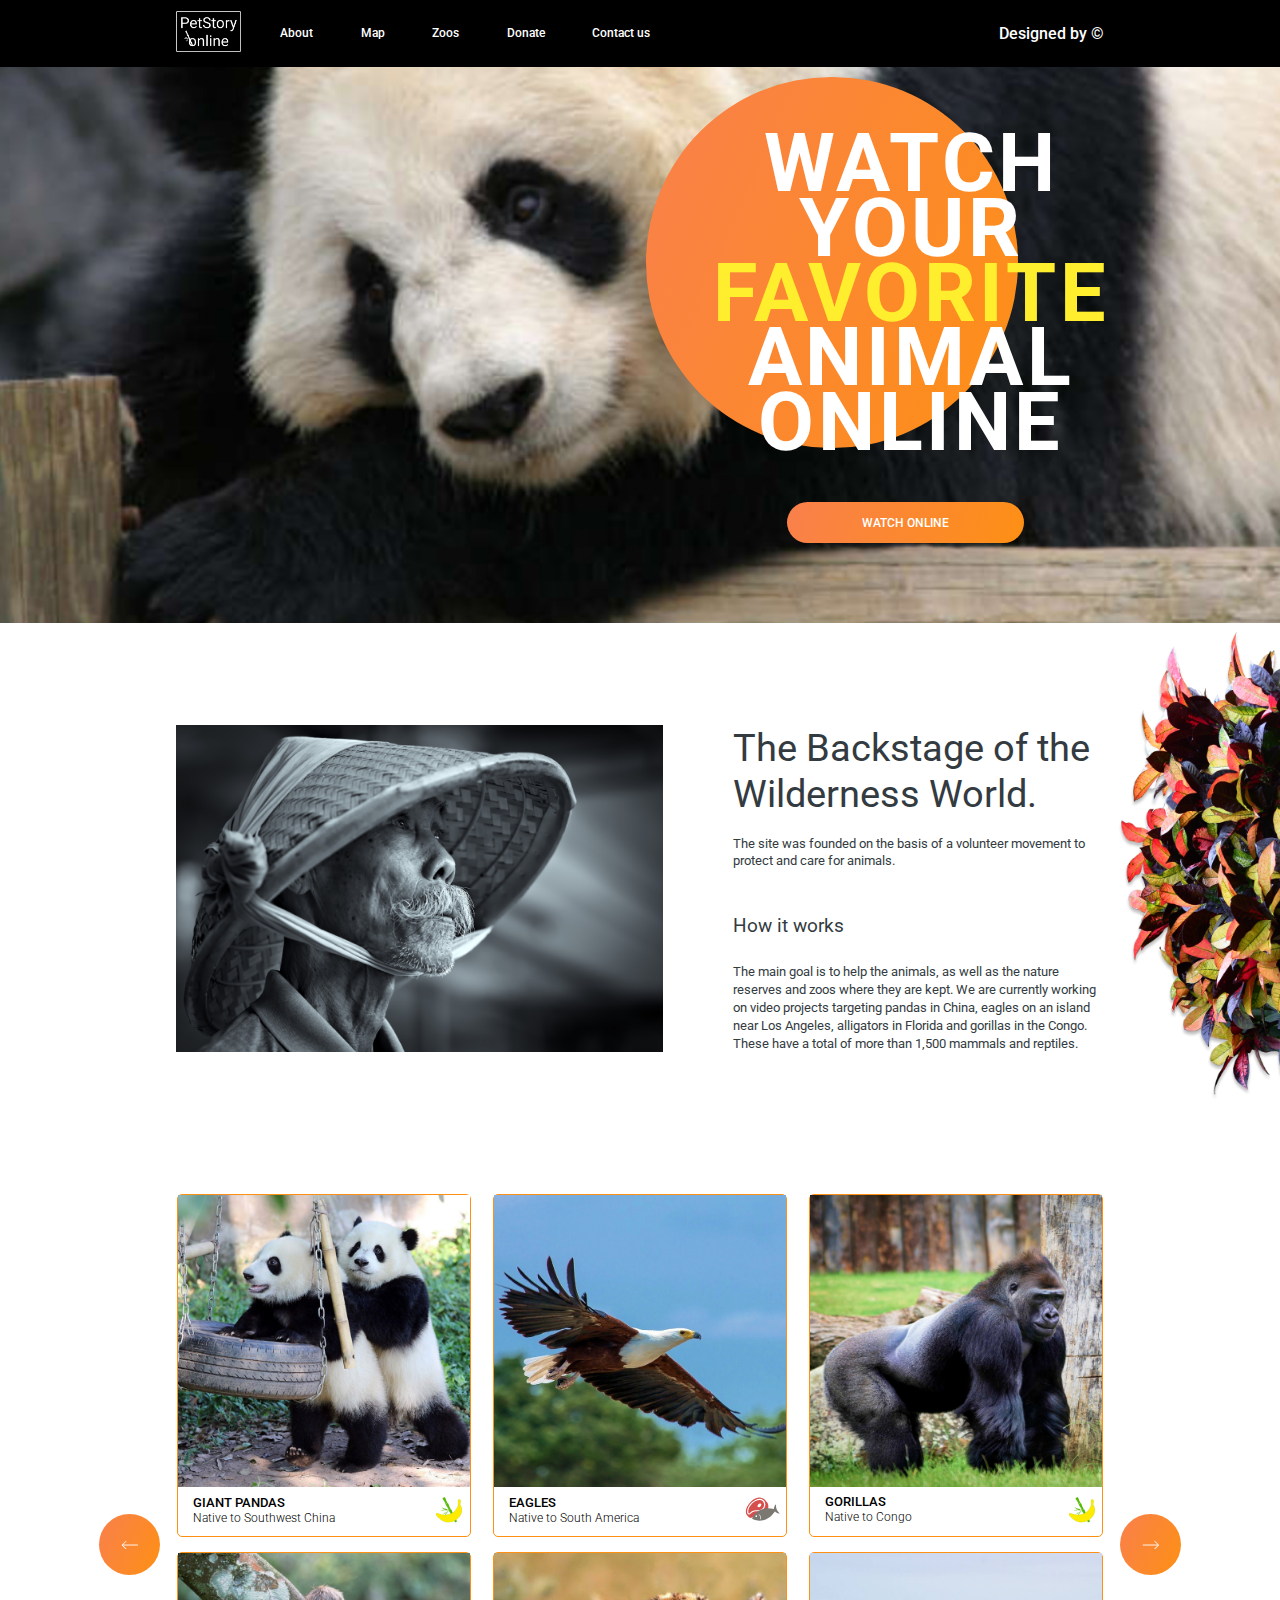
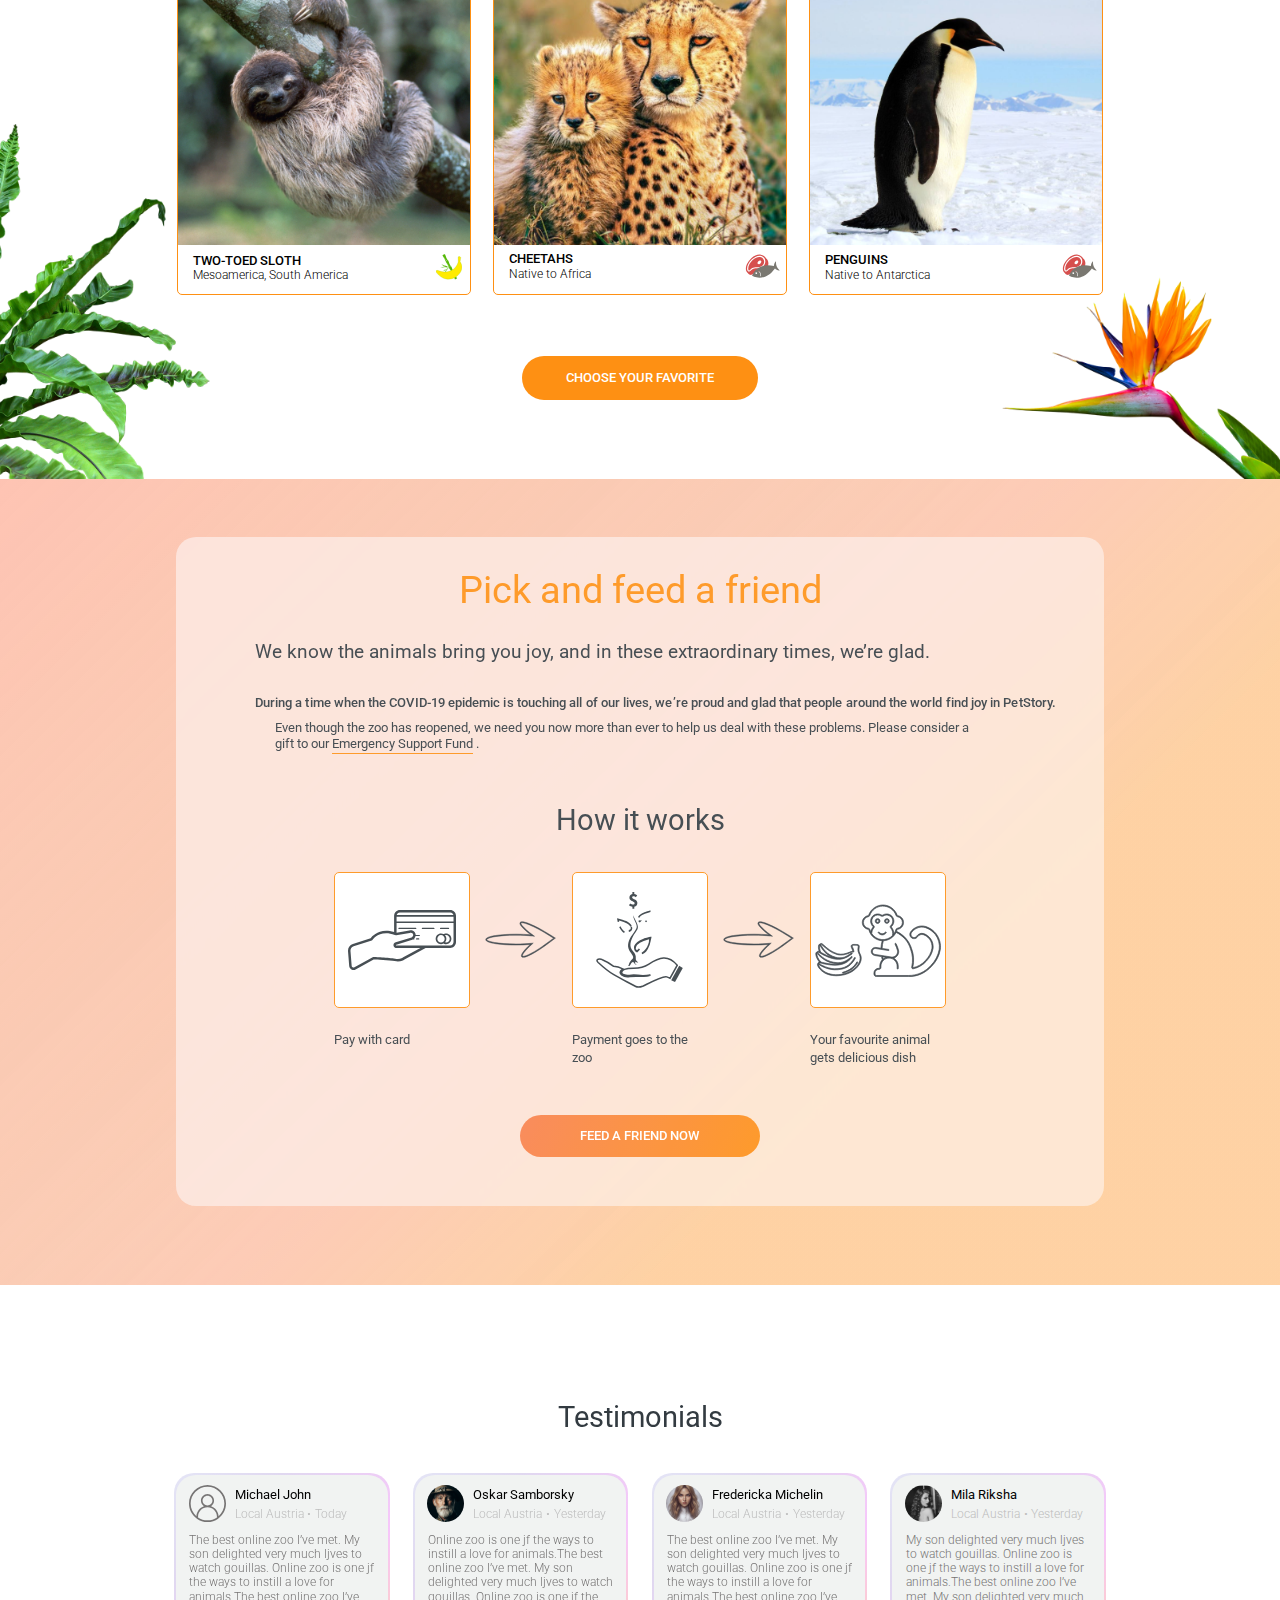
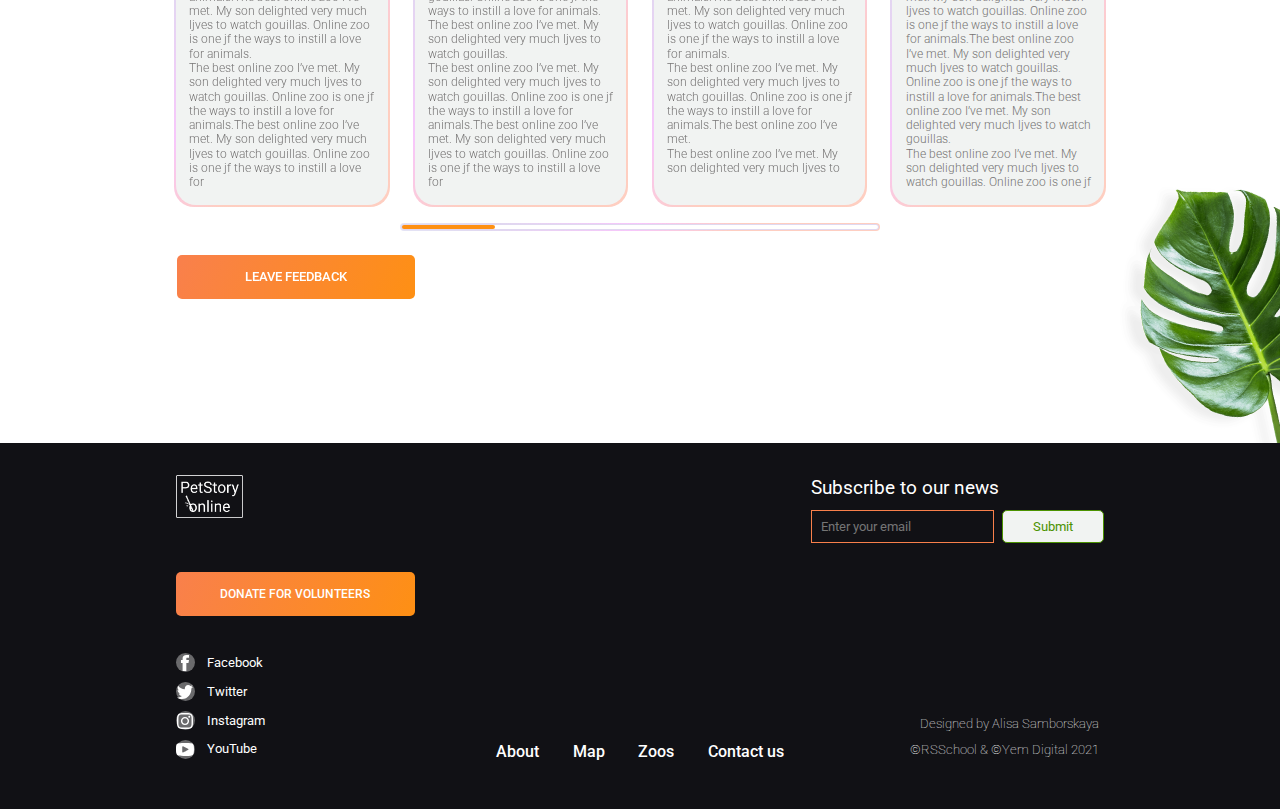
==== pages/main/index.html @ ceb97b77 "feat: add adaptation for header, size 640px" ====
<!DOCTYPE html>
<html lang="en">
<head>
    <meta charset="UTF-8">
    <meta http-equiv="X-UA-Compatible" content="IE=edge">
    <meta name="viewport" content="width=device-width, initial-scale=1.0">
    <title>PetStory</title>
    <link rel="stylesheet" href="style.css">
    <link rel="preconnect" href="https://fonts.googleapis.com">
    <link rel="preconnect" href="https://fonts.gstatic.com" crossorigin>
    <link href="https://fonts.googleapis.com/css2?family=Roboto:wght@100;300;400&display=swap" rel="stylesheet">      
</head>
<body> 
    <header class="header">
        <div class="containeer header__row">
            <h1>PetStory online</h1>
            <div class="logo header__logo">
                <a href="" class="logo__link">
                    <img class="logo__img" src="../../assets/images/logo_footer.png" alt="PetStory online">
                    <img class="logo__img-win640" src="../../assets/images/logo_footer_win640.png" alt="PetStory online">
                </a>
            </div>
            <nav class="menu header__menu">
                <ul class="header__menu-items">
                    <li class="items__marker"><a class="link" href="">About</a></li>
                    <li class="items__marker"><a class="link" href="">Map</a></li>
                    <li class="items__marker"><a class="link" href="">Zoos</a></li>
                    <li class="items__marker"><a class="link" href="">Donate</a></li>
                    <li class="items__marker"><a class="link" href="">Contact us</a></li>
                </ul>
            </nav>
            <div class="header__link-layout">
                <a class="link" href="https://www.figma.com/file/jfEFwkXVj1WRq7sUHDr8os/PetStory-online">Designed by ©</a>
            </div>
            <div class="header__burger-menu">
                <img class="header__burger-menu-icon" src="../../assets/icons/burger_menu_icon.svg">
            </div>
        </div>
    </header>
    <main class="main">
        <section class="main__banner containeer">
            <div class="banner__ellipse">
                <p class="banner__greeting">watch your <span class="yellow-word">favorite</span> animal online</p>
            </div>
            <button class="banner__btn-watch">Watch online</button>
        </section>
        <section class="main__backstage">
            <div class="containeer">
                <div class="backstage__row">
                    <div class="backstage__img-man">
                    </div> 
                    <div class="backstage__text">
                        <h2 class="backstage__text-h2">The Backstage of the Wilderness World.</h2>
                        <p class="backstage__text-about">The site was founded on the basis of a volunteer movement to protect and care for animals.</p>
                        <h3 class="backstage__text-h3">How it works</h3>
                        <p class="backstage__text-goal">The main goal is to help the animals, as well as the nature reserves
                             and zoos where they are kept. We are currently working on video projects targeting pandas in China, 
                             eagles on an island near Los Angeles, alligators in Florida and gorillas in the Congo. 
                             These have a total of more than 1,500 mammals and reptiles.</p>
                    </div>
                </div>
                <img class="backstage__flower" src="../../assets/images/flower_foto1.png">
            </div>
        </section>
        <section class="main__pets">
            <div class="pets__row">
                <button class="btn-left big-screen">
                    <div class="vector-left">
        
                    </div>
                </button>
                <div class="pets__cards containeer">
                    <div class="pets__cards-row top-row">
                        <div class="cards__card">
                            <img class="pet-image" src="../../assets/images/pandas.png" alt="giant pandas">
                            <div class="card__description">
                                <div class="description__text">
                                    <h3 class="description__text-h3">Giant pandas</h3>
                                    <p class="description__text-habitat">Native to Southwest China</p>
                                </div>
                                <div class="description__food-banana">
                
                                </div>
                            </div>
                        </div>
                        <div class="cards__card">
                            <img class="pet-image" src="../../assets/images/eagles.png" alt="eagles">
                            <div class="card__description">
                                <div class="description__text">
                                    <h3 class="description__text-h3">Eagles</h3>
                                    <p class="description__text-habitat">Native to South America</p>
                                </div>
                                <div class="description__food-meet">
                
                                </div>
                            </div>
                        </div>
                        <div class="cards__card">
                            <img class="pet-image" src="../../assets/images/gorillas.png" alt="gorillas">
                            <div class="card__description">
                                <div class="description__text">
                                    <h3 class="description__text-h3">Gorillas</h3>
                                    <p class="description__text-habitat">Native to Congo</p>
                                </div>
                                <div class="description__food-banana">
                                    
                                </div>
                            </div>
                        </div>
                    </div>
                    <div class="btn-middle-screen">
                        <button class="btn-left middle-screen">
                            <div class="vector-left">
                
                            </div>
                        </button>
                        <button class="btn-right middle-screen">
                            <div class="vector-right">
                                
                            </div>
                        </button>
                    </div>
                    <div class="pets__cards-row bottom-row">
                        <div class="cards__card">
                            <img class="pet-image" src="../../assets/images/two-toed_sloth.png" alt="two-toed sloth">
                            <div class="card__description">
                                <div class="description__text">
                                    <h3 class="description__text-h3">Two-toed sloth</h3>
                                    <p class="description__text-habitat">Mesoamerica, South America</p>
                                </div>
                                <div class="description__food-banana">
            
                                </div>
                            </div>
                        </div>
                        <div class="cards__card">
                            <img class="pet-image" src="../../assets/images/cheetahs.png" alt="cheetahs">
                            <div class="card__description">
                                <div class="description__text">
                                    <h3 class="description__text-h3">Cheetahs</h3>
                                    <p class="description__text-habitat">Native to Africa</p>
                                </div>
                                <div class="description__food-meet">
                                    
                                </div>
                            </div>
                        </div>
                        <div class="cards__card">
                            <img class="pet-image" src="../../assets/images/penguins.png" alt="penguins">
                            <div class="card__description">
                                <div class="description__text">
                                    <h3 class="description__text-h3">Penguins</h3>
                                    <p class="description__text-habitat">Native to Antarctica</p>
                                </div>
                                <div class="description__food-meet">
                                    
                                </div>
                            </div>
                        </div>
                    </div>
                </div>
                <button class="btn-right big-screen">
                    <div class="vector-right">
                        
                    </div>
                </button>
            </div>
            <button class="pets__btn-choose-favorite">choose your favorite</button>
            <img class="pets__palm" src="../../assets/images/palm_foto.png">
            <img class="pets__strelitzia" src="../../assets/images/strelitzia.png">
        </section>
        <section class="main__pick-and-feed">
            <div class="pick-and-feed__info containeer">
                <h2 class="pick-and-feed__info-h2">Pick and feed a friend</h2>
                <p class="pick-and-feed__info-first-p">We know the animals bring you joy, and in these extraordinary times, we’re glad.</p>
                <p class="pick-and-feed__info-second-p">During a time when the COVID-19 epidemic is touching all of our lives, we’re proud and glad that people around the world find joy in PetStory.</p>
                <p class="pick-and-feed__info-third-p">Even though the zoo has reopened, we need you now more than ever to help us deal with 
                    these problems. Please consider a gift to our <a class="pick-and-feed__info-third-p-a" href="">Emergency Support Fund</a> .</p>
                <h3 class="pick-and-feed__h3">How it works</h3>
                <div class="pick-and-feed__stages">
                    <div class="stages__stage">
                        <div class="stage__picture">
                            <img class="picture__pay" src="../../assets/icons/pay.svg">
                        </div>
                        <p class="stage__description">
                            Pay with card
                        </p>
                    </div>
                    <div class="stages__separator">
                        <img class="separator__pay" src="../../assets/icons/separator.svg">
                    </div>
                    <div class="stages__stage">
                        <div class="stage__picture">
                            <img class="picture__pay" src="../../assets/icons/zoo.svg">
                        </div>
                        <p class="stage__description">
                            Payment goes to the zoo
                        </p>
                    </div>
                    <div class="stages__separator">
                        <img class="separator__pay" src="../../assets/icons/separator.svg">
                    </div>
                    <div class="stages__stage">
                        <div class="stage__picture">
                            <img class="picture__pay" src="../../assets/icons/monkey.svg">
                        </div>
                        <p class="stage__description">
                            Your favourite animal gets delicious dish
                        </p>
                    </div>
                </div>
                <form active="../donate/index.html">
                    <button class="pick-and-feed__btn-feed">feed a friend now</button>
                </form>
            </div>
        </section>
        <section class="main__testimonials">
            <h2 class="main__testimonials-h2">Testimonials</h2>
            <div class="testimonials__last">
                <div class="last__review">
                    <div class="review__profile">
                        <div class="profile__picture">
                            <img class="profile__picture-img" src="../../assets/icons/unknow.svg" alt="without profile picture">
                        </div>
                        <div class="profile__information">
                            <p class="information__name">Michael John</p>
                            <div class="qwerty">
                                <span class="information__info">Local Austria</span><span class="information__info">•</span><span class="information__info">Today</span>
                            </div>
                        </div>
                    </div>
                    <p class="review__text-p">The best online zoo I’ve met. My son delighted very much ljves to watch gouillas. 
                        Online zoo is one jf the ways to instill a love for animals.The best online zoo 
                        I’ve met. My son delighted very much ljves to watch gouillas. Online zoo is one 
                        jf the ways to instill a love for animals.</p>
                    <p class="review__text-p">The best online zoo I’ve met. My son delighted very much ljves to watch gouillas. 
                        Online zoo is one jf the ways to instill a love for animals.The best online zoo 
                        I’ve met. My son delighted very much ljves to watch gouillas. Online zoo is one 
                        jf the ways to instill a love for</p>
                </div>
                <div class="last__review">
                    <div class="review__profile">
                        <div class="profile__picture">
                            <img class="profile__picture-img" src="../../assets/icons/Oskar.svg" alt="Oskar Samborsky">
                        </div>
                        <div class="profile__information">
                            <p class="information__name">Oskar Samborsky</p>
                            <span class="information__info">Local Austria</span><span class="information__info">•</span><span class="information__info">Yesterday</span>
                        </div>
                    </div>
                    <p class="review__text-p">Online zoo is one jf the ways to instill a love for animals.The best online zoo I’ve met. 
                        My son delighted very much ljves to watch gouillas. Online zoo is one jf the ways to instill a 
                        love for animals. The best online zoo I’ve met. My son delighted very much ljves 
                        to watch gouillas. </p>
                    <p class="review__text-p">The best online zoo I’ve met. My son delighted very much ljves to watch gouillas. 
                        Online zoo is one jf the ways to instill a love for animals.The best online zoo 
                        I’ve met. My son delighted very much ljves to watch gouillas. Online zoo is one 
                        jf the ways to instill a love for</p>
                </div>
                <div class="last__review">
                    <div class="review__profile">
                        <div class="profile__picture">
                            <img class="profile__picture-img" src="../../assets/icons/Fredericka.svg" alt="Fredericka Michelin">
                        </div>
                        <div class="profile__information">
                            <p class="information__name">Fredericka Michelin</p>
                            <span class="information__info">Local Austria</span><span class="information__info">•</span><span class="information__info">Yesterday</span>
                        </div>
                    </div>
                    <p class="review__text-p">The best online zoo I’ve met. My son delighted very much ljves to watch gouillas. Online zoo is one jf the ways to instill a love for animals.The best online zoo I’ve met. My son delighted 
                        very much ljves to watch gouillas. Online zoo is one jf the ways to instill a love for 
                        animals.</p>
                    <p class="review__text-p">The best online zoo I’ve met. My son delighted very much ljves to watch gouillas. 
                        Online zoo is one jf the ways to instill a love for animals.The best online zoo I’ve met.</p>
                    <p class="review__text-p">The best online zoo I’ve met. My son delighted very much ljves to</p>
                </div>
                <div class="last__review">
                    <div class="review__profile">
                        <div class="profile__picture">
                            <img class="profile__picture-img" src="../../assets/icons/Mila.svg" alt="Mila">
                        </div>
                        <div class="profile__information">
                            <p class="information__name">Mila Riksha</p>
                            <span class="information__info">Local Austria</span><span class="information__info">•</span><span class="information__info">Yesterday</span>
                        </div>
                    </div>
                    <p class="review__text-p">My son delighted very much ljves to watch gouillas. Online zoo is one jf the ways to instill a love for animals.The best online zoo I’ve met. 
                        My son delighted very much ljves to watch gouillas. Online zoo is one jf the ways to instill a 
                        love for animals.The best online zoo I’ve met. My son delighted very much ljves to watch gouillas. 
                        Online zoo is one jf the ways to instill a love for animals.The best online zoo I’ve met. 
                        My son delighted very much ljves to watch gouillas.</p>
                    <p class="review__text-p">The best online zoo I’ve met. 
                        My son delighted very much ljves to watch gouillas. Online zoo is one jf</p>
                </div>
            </div>
            <div class="testimonials__progress">
                <div class="progress__border"></div>
                <input type="range" class="progress__range"  min="0" max="100" value="17">
            </div>
            <button class="testimonials__btn-feedback">leave feedback</button>
            <img class="testimonials__leav" src="../../assets/images/leav_foto.png">
        </section>
    </main>
    <footer class="footer">
        <div class="containeer footer__row">
            <div class="footer__logo-donate-social">
                <div class="logo footer__logo">
                    <a href="" class="logo__link">
                        <img class="logo__img" src="../../assets/images/logo_footer.png" alt="PetStory online">
                    </a>
                </div>
                <form class="footer__donate" action="../donate/index.html">
                    <button class="donate__btn-donate" >donate for volunteers</button>
                </form>
                <div class="footer__social">
                    <a class="social__link" href='https://ru-ru.facebook.com/'>
                        <div class="social__logo">
                            <img class="social__logo-img" src="../../assets/icons/facebook.svg" alt="facebook">
                        </div>
                        <p class="social__name">Facebook</p>
                    </a>
                </div>
                <div class="footer__social">
                    <a class="social__link" href='https://twitter.com/home'>
                        <div class="social__logo">
                            <img class="social__logo-img" src="../../assets/icons/twitter.svg" alt="twitter">
                        </div>
                        <p class="social__name">Twitter</p>
                    </a>
                </div>
                <div class="footer__social">
                    <a class="social__link" href='https://www.instagram.com/'>
                        <div class="social__logo">
                            <img class="social__logo-img" src="../../assets/icons/instagram.svg" alt="instagram">
                        </div>
                        <p class="social__name">Instagram</p>
                    </a>
                </div>
                <div class="footer__social">
                    <a class="social__link" href='https://www.youtube.com/'>
                        <div class="social__logo">
                            <img class="social__logo-img" src="../../assets/icons/youtube.svg" alt="youtube">
                        </div>
                        <p class="social__name">YouTube</p>
                    </a>    
                </div>
            </div>
            <nav class="menu footer__menu">
                <ul class="footer__menu-items">
                    <li class="items__marker footer__items-marker"><a class="link" href="">About</a></li>
                    <li class="items__marker footer__items-marker"><a class="link" href="">Map</a></li>
                    <li class="items__marker footer__items-marker"><a class="link" href="">Zoos</a></li>
                    <li class="items__marker footer__items-marker"><a class="link" href="">Contact us</a></li>
                </ul>
            </nav>
            <div class="footer__subscribe">
                <h3 class="footer__subscribe-h3">Subscribe to our news</h3>
                <form class="subscribe__field">
                    <input class="subscribe__field-email" type="email" placeholder="Enter your email">
                    <input class="subscribe__field-submit" type="submit" value="Submit">
                </form>
                <div class="footer__design">
                    <p class="footer__design-p">Designed by Alisa Samborskaya</p>
                    <p class="footer__design-p">©RSSchool & ©Yem Digital 2021</p>
                </div>
            </div> 
        </div>
    </footer>
</body>
</html>
---- pages/main/style.css ----
body {
    font-family: 'Roboto', sans-serif;
    font-style: normal;
    font-weight: 500;
    font-size: 16px;
    max-width: 1600px;
    color: #FFFFFF;
    text-decoration: none;
    margin: auto;
}
header {
    width: 100%;
    margin: auto;
    background: #000000;
    backdrop-filter: blur(2px);
}
.containeer {
    width: 72.56%;
    margin: auto;   
}
.header__row {
    display: flex;
    justify-content: space-between;
    align-items: center;
}
h1 {
    display: none; 
}
.header__logo {
    width: 7%;
    margin: 1.15% 0%;
}
.logo__img {
    width: 100%;
}
.logo__img-win640 {
    display: none;
}
.menu {
    width: 73.2%;
}
.header__menu-items {
    display: flex;
    align-items: center;
    list-style-type: none;
    padding: 0%;
    font-family: 'Roboto', sans-serif;
    font-style: normal;
    font-weight: 500;
    font-size: 0.95vw;
}
.items__marker {
    margin-right: 7%;
}
.link {
    color: #FFFFFF;
    text-decoration: none;  
}
.link:hover {
    background: linear-gradient(113.96deg, #F9804B 1.49%, #FE9013 101.44%);
    -webkit-background-clip: text;
    -webkit-text-fill-color: transparent;
    background-clip: text;
}
.header__burger-menu {
    display: none;
}
@media screen and (max-width: 1000px) {
    .header {
        position: relative;
        z-index: 1;
    }
    .containeer {
        width: 94%;
    }
    .header__logo {
        width: 8.7%;
        margin: 1.4% 0%;     
    }
    .header__menu {
        padding-left: 6.6%;
    }
    .header__menu-items {
        font-size: 1.58vw;
    }
}
@media screen and (max-width: 640px) {
    .header__logo {
        margin: 0.5% 0% 0.1% ;
    }
    .logo__img {
        display: none;
    }
    .logo__img-win640 {
        display: block;
        width: 92%;
    }
    .header__menu {
        display: none;
    }
    .header__link-layout {
        display: none;
    }
    .header__burger-menu {
        display: block;
    }
}
.main__banner {
    margin-top: -5%;
    background-image: url("../../assets/images/Giant_Panda.png");
    background-position: center;
    width: 100%;
    border: none;
    padding-top: 5.8%;
}
.banner__ellipse {
    position: relative;
    width: 29%;
    padding: 14.5% 0%;
    border-radius: 50%;
    background: linear-gradient(113.96deg, #F9804B 1.49%, #FE9013 101.44%);
    margin-left: 50.5%;
}
.banner__greeting {
    position: absolute;
    top: 15%;
    left: 18%;
    margin: auto;
    font-weight: 700;
    font-size: 6.3vw;
    line-height: 80%;
    letter-spacing: 0.045em;
    text-align: center;
    text-transform: uppercase;
}
.yellow-word {
    color:#FFEE2E;
}
.banner__btn-watch {
    width: 18.5%;
    margin: 4.2% auto 6.2% 61.5%;
    padding: 1%;
    background: linear-gradient(113.96deg, #F9804B 1.49%, #FE9013 101.44%);
    border-radius: 25px;
    border: none;
    font-family: 'Roboto';
    font-style: normal;
    font-weight: 500;
    font-size: 0.9vw;
    line-height: 140%;
    text-align: center;
    text-transform: uppercase;
    color: #FFFFFF;
    cursor: pointer;
}
.banner__btn-watch:hover {
    background: #E47209;
}
.banner__btn-watch:focus {
    background: #4B9200;
}
@media screen and (max-width: 1000px) {
    .main__banner {
        background-size: 120%;
        background-position: 50% 100%;
    }
    .banner__ellipse {
        width: 36.6%;
        padding: 18.3% 0%;
        margin-top: -2%;
        margin-left: 45.5%;
    }
    .banner__greeting {
        font-size: 8vw;
        top: 14%;
        left: 19%;
    }
    .banner__btn-watch {
        width: 29.7%;
        margin: 4.8% auto 4.8% 56.5%;
        padding: 1.6%;
        font-size: 1.5vw;
    }
}
.main__backstage {
    width: 100%;
    margin: auto;
    padding-top: 8%;
    position: relative;
}
.backstage__row {
    margin: auto;
    display: flex;
    justify-content: space-between;
    overflow: hidden;
}
.backstage__img-man {
    margin: 0%;
    width: 52.5%;
    background-image: url("../../assets/images/bamboo_cap.png");
    background-size: cover;
}
.backstage__text{
    width: 40%;
    margin: 0%;
}
.backstage__text-h2 {
    margin: 0%;
    font-family: 'Roboto';
    font-style: normal;
    font-weight: 400;
    font-size: 3vw;
    line-height: 120%;
    color: #333B41;
}
.backstage__text-about {
    margin-top: 5%;
    font-family: 'Roboto';
    font-style: normal;
    font-weight: 400;
    font-size: 1vw;
    line-height: 130%;
    color: #333B41;
}
.backstage__text-h3 {
    margin-top: 12%;
    font-family: 'Roboto';
    font-style: normal;
    font-weight: 400;
    font-size: 1.5vw;
    line-height: 120%;
    color: #333B41;
}
.backstage__text-goal {
    margin: 0;
    margin-top: 7%;
    font-family: 'Roboto';
    font-style: normal;
    font-weight: 400;
    font-size: 1vw;
    line-height: 140%;
    color: #333B41;
}
.backstage__flower {
    width: 12.7%;
    position: absolute;
    top: 0;
    right: 0;
}
@media screen and (max-width: 1000px) {
    .backstage__row {
        margin-top: 3%;
    }
    .backstage__img-man {
        width: 48.5%;
        background-position: 50% 100%;
    }
    .backstage__text {
        width: 48.3%;
    }
    .backstage__text-h2 {
        margin-top: -2%;
        font-size: 4.8vw;
    }
    .backstage__text-about {
        margin-top: 5%;
        font-size: 1.6vw;
        line-height: 120%;
    }
    .backstage__text-h3 {
        font-size: 2.4vw;
    }
    .backstage__text-goal {
        margin-top: 8%;
        font-size: 1.6vw;
        line-height: 137%;
    }
    .backstage__flower {
        display: none;
    }
}
.main__pets {
    position: relative;
    display: flex;
    flex-direction: column;
    overflow: hidden;
}
.pets__row {
    width: 100%;
    margin: auto;
    margin-top: 10.5%;
    display: flex;
    justify-content: center;
    align-items: center;
}
.btn-left, .btn-right {
    width: 4.6em;
    height: 4.6em;
    border-radius: 50%;
    background: linear-gradient(113.96deg, #F9804B 1.49%, #FE9013 101.44%);
    border:none;
    cursor: pointer;
}
.btn-left:hover, .btn-right:hover {
    background: #E47209;
}
.btn-left:focus, .btn-right:focus {
    background: #4B9200;
}
.vector-left {
    margin: auto;
    width: 35%;
    height: 15%;
    background: url("../../assets/icons/left.svg") no-repeat;
}
.vector-right {
    margin: auto;
    width: 35%;
    height: 15%;
    background: url("../../assets/icons/right.svg") no-repeat;
}
.pets__cards {
    width: 72.4%; 
    margin: 0 1.3%;
    display: flex;
    flex-direction: column;
}
.pets__cards-row {
    display: flex;
    justify-content: space-between;
}
.btn-middle-screen {
    display: none;
    margin: auto;
}
.cards__card {
    width: 31.5%;
    margin: 0.8% 0%;
    border: 1px solid #FE9013;
    border-radius: 5px;
    transition: .3s;
}
.pet-image {
    width: 100%;
}
.card__description {
    display: flex;
    justify-content: space-between;
}
.description__text-h3 {
    margin: 2% auto 0 15px;
    font-family: 'Roboto';
    font-style: normal;
    font-weight: 500;
    font-size: 1vw;
    line-height: 140%;
    text-transform: uppercase;
    color: #000000;
}
.description__text-habitat {
    margin: -1% auto 7% 15px;
    font-family: 'Roboto';
    font-style: normal;
    font-weight: 300;
    font-size: 0.925vw;
    line-height: 120%;
    color: #000000;
}
.description__food-banana {
    width: 9%;
    background: url("../../assets/icons/banana-bamboo_icon.svg") no-repeat;
    background-size: 100%;
    margin: 2% 2.5% 0 auto;
}
.description__food-meet {
    width: 13%;
    background: url("../../assets/icons/meet-fish_icon.svg") no-repeat;
    background-size: 100%;
    margin: 1% 2% 0 auto;
}
.cards__card:hover {
    transform: scale(1.05);
}
.pets__btn-choose-favorite {
    width: 18.5%;
    margin: 4.2% auto 6.2%;
    padding: 1%;
    background: #FE9013;
    border-radius: 25px;
    border: none;
    font-family: 'Roboto';
    font-style: normal;
    font-weight: 500;
    font-size: 1vw;
    line-height: 140%;
    text-align: center;
    text-transform: uppercase;
    color: #FFFFFF;
    cursor: pointer;
}
.pets__btn-choose-favorite:hover {
    background: #E47209;
}
.pets__btn-choose-favorite:focus {
    background: #4B9200;
}
.pets__palm {
    position: absolute;
    width: 18%;
    bottom: 0;
    left:0;
}
.pets__strelitzia {
    position: absolute;
    width: 23%;
    bottom: 0;
    right: 0;
}
@media screen and (max-width: 1000px) {
    .big-screen {
        display: none;
    }
    .btn-middle-screen {
        display: block;
        width: 31.5%;
        display: flex;
        justify-content: space-between;
        margin: 0.8% auto;
    }
    .pets__cards {
        width: 94%;
        margin-top: 2.8%;
    }
    .cards__card {
        width: 31%;
    }
    .description__text-h3 {
        margin-top: 4%; 
        font-size: 1.6vw;
    }
    .description__text-habitat {
        font-size: 1.5vw;
    }
    .description__food-banana {
        width: 12%;
        margin-right: 4%;
    }
    .description__food-meet {
        width: 20%;
    }
    .pets__btn-choose-favorite {
        width: 30%;
        margin: 7% auto 14%;
        padding: 1.5%;
        font-size: 1.58vw;
    }
}
.main__pick-and-feed {
    background: linear-gradient(315.75deg, rgba(254, 210, 144, 0.7) 30.06%, #FEBDAB 100.95%, rgba(254, 210, 144, 0.7) 106.36%), linear-gradient(315.75deg, rgba(254, 189, 171, 0.74) 30.06%, rgba(243, 169, 248, 0.66) 50.74%, #E0D8F0 80.49%, #EAF7FE 127.9%, #EAF7FE 149.54%), linear-gradient(315.75deg, rgba(254, 189, 171, 0.74) 30.06%, rgba(243, 169, 248, 0.66) 50.74%, #E0D8F0 80.49%, #EAF7FE 127.9%, #EAF7FE 149.54%);
    opacity: 0.9;
    padding-top: 2%;
    padding-bottom: 6.2%;
}
.pick-and-feed__info {
    width: 72.5%;
    margin: auto;
    background: rgba(253, 253, 255, 0.52);
    backdrop-filter: blur(2px);
    border-radius: 20px;
    padding-bottom: 3.8%;
}
.pick-and-feed__info-h2 {
    padding-top: 3.3%;
    margin-bottom: 2.9%;
    font-family: 'Roboto';
    font-style: normal;
    font-weight: 400;
    font-size: 3vw;
    line-height: 120%;
    text-align: center;
    color: #FE9013;
}
.pick-and-feed__info-first-p {
    margin-left: 8.5%;
    font-family: 'Roboto';
    font-style: normal;
    font-weight: 400;
    font-size: 1.5vw;
    line-height: 120%;
    color: #333B41;
}
.pick-and-feed__info-second-p {
    margin-top: 3.4%;
    margin-bottom: 1%;
    margin-left: 8.5%;
    font-family: 'Roboto';
    font-style: normal;
    font-weight: 500;
    font-size: 1vw;
    line-height: 120%;
    letter-spacing: 0.005em;
    color: #333B41;
}
.pick-and-feed__info-third-p {
    width: 75%;
    margin-top: 1%;
    margin-left: 99px;
    font-family: 'Roboto';
    font-style: normal;
    font-weight: 400;
    font-size: 1vw;
    line-height: 130%;
    color: #333B41;
}
.pick-and-feed__info-third-p-a {
    color: #333B41;
    text-decoration: none;
    padding-bottom: 0.2%;
    border-bottom: 1px solid #FE9013;
}
.pick-and-feed__h3 {
    text-align: center;
    margin-top: 5.2%;
    margin-bottom: 0;
    font-family: 'Roboto';
    font-style: normal;
    font-weight: 400;
    font-size: 2.3vw;
    line-height: 130%;
    color: #333B41;
}
.pick-and-feed__stages {
    width: 66%;
    margin: auto;
    margin-top: 3.5%;
    display: flex;
    justify-content: space-between;
}
.stage__picture {
    width: 10.5vw;
    height: 10.5vw;
    background: #FFFFFF;
    border-radius: 5px;
    display: flex;
    align-items: center;
    justify-content: center;
    border: 1px solid #FE9013;
}
.stage__description {
    width: 9.8vw;
    margin-top: 17%;
    font-family: 'Roboto';
    font-style: normal;
    font-weight: 400;
    font-size: 1vw;
    line-height: 140%;
    color: #333B41;
}
.stages__separator {
    margin-top: 8%;
}
.pick-and-feed__btn-feed {
    display: block;
    margin: auto;
    margin-top: 3.8%;
    width: 25.8%;
    padding: 1.3%;
    background: linear-gradient(113.96deg, #F9804B 1.49%, #FE9013 101.44%);
    border-radius: 25px;
    border: none;
    font-family: 'Roboto';
    font-style: normal;
    font-weight: 500;
    font-size: 1vw;
    line-height: 140%;
    text-align: center;
    text-transform: uppercase;
    color: #FFFFFF;
    cursor: pointer;
}
.pick-and-feed__btn-feed:hover {
    background: #E47209;
}
.pick-and-feed__btn-feed:focus {
    background: #4B9200;
}
.main__testimonials {
    position: relative;
    overflow: hidden;
}
@media screen and (max-width: 1000px) {
    .main__pick-and-feed {
        padding-top: 0.5%;
        padding-bottom: 5%;
    }
    .pick-and-feed__info {
        width: 94.5%;
    }
    .pick-and-feed__info-h2 {
        margin: 2.3%;
        font-size: 4.8vw;
    }
    .pick-and-feed__info-first-p {
        margin: 0% 5.4%;
        font-size: 2.4vw;  
    }
    .pick-and-feed__info-second-p {
        margin: 2.1% 10% 0% 5.4%;
        font-size: 1.6vw;
        line-height: 130%;
    }
    .pick-and-feed__info-third-p {
        width: 90%;
        margin: 1.4% 0% 1.5% 5.4%;
        font-size: 1.6vw;
        line-height: 130%;
    }
    .pick-and-feed__h3 {
        font-size: 3.6vw;
        margin-top: 4%;
    }
    .pick-and-feed__stages {
        width: 81%;
        margin-top: 4.2%;
    }
    .stage__picture {
        width: 16.5vw;
        height: 16.5vw;
    }
    .stage__description {
        margin-top: 19%;
        width: 16.5vw;
        font-size: 1.55vw;
    }
    .pick-and-feed__btn-feed {
        width: 31.5%;
        margin: 6% auto 1%;
        padding: 1.8%;
        font-size: 1.58vw;
    }
}
.main__testimonials-h2 {
    width: 100%;
    text-align: center;
    margin-top: 8.8%;
    font-family: 'Roboto';
    font-style: normal;
    font-weight: 400;
    font-size: 2.3vw;
    line-height: 130%;
    text-align: center;
    color: #333B41;
}
.testimonials__last {
    width: 72.5%;
    margin: auto;
    margin-top: 3%;
    display: flex;
    justify-content: space-between;
}
.last__review {
    position: relative;
    width: 22.8%;
    padding-bottom: 1.7%;
    background: #F1F3F2;
    border-radius: 20px;
}
.last__review::before {
    content: "";
    position: absolute;
    top: -2px;
    bottom: -2px;
    left: -2px;
    right: -2px;
    background: linear-gradient(315.75deg, rgba(254, 189, 171, 0.74) 30.06%, rgba(243, 169, 248, 0.66) 50.74%, #E0D8F0 80.49%, #EAF7FE 127.9%, #EAF7FE 149.54%);
    border-radius: 20px;
    z-index: -1;
}
.review__profile {
    display: flex;
    align-items: center;
    margin-bottom: -1%;
}
.profile__picture {
    margin: 5% 4.2% 4% 6%;
}
.profile__picture-img {
    width: 100%;
    height: auto;
}
.profile__information {
    width: 70%;
}
.information__name {
    margin:0;
    font-family: 'Roboto';
    font-style: normal;
    font-weight: 400;
    font-size: 1vw;
    line-height: 120%;
    color: #000000;
}
.information__info {
    margin:0;
    padding: 0; 
    margin-right: 2.5%;
    font-family: 'Roboto';
    font-style: normal;
    font-weight: 300;
    font-size: 0.95vw;
    line-height: 120%;
    color: #BDBDBD;
}
.review__text-p {
    margin: 0 5% 0 6.2%;
    font-family: 'Roboto';
    font-style: normal;
    font-weight: 300;
    font-size: 0.93vw;
    line-height: 120%;
    color: #767474;
}   
.testimonials__progress {
    position: relative;
    width: 37.43%;
    margin: auto;
    text-align: center;
    margin-top: 1.4%;
    margin-bottom: 1.9%;
}
.progress__border {
    position: relative;
    width: 100%;
    padding-top: 0.8%;
    padding-bottom: 0.8%;
    background: linear-gradient(315.75deg, rgba(254, 189, 171, 0.74) 30.06%, rgba(243, 169, 248, 0.66) 50.74%, #E0D8F0 80.49%, #EAF7FE 127.9%, #EAF7FE 149.54%);
    border-radius: 5px;
}
.progress__range {
    position: absolute;
    top: -2px;
    bottom: -2px;
    left: -2px;
    right: -2px;
    -webkit-appearance: none;
    margin: auto;
    width: 99.5%;
    height: 0.3vw;
    border: 1px solid #E0D8F0;
    background: -webkit-linear-gradient(left, #FE9013 0%, #FE9013 18%, #FFFFFF 0%, #FFFFFF 18%);
    border-radius: 5px;
}
.progress__range::-moz-range-track {
    -moz-appearance: none;
    margin: auto;
    width: 37.43%;
    height: 0.3vw;
    border: 1px solid #d3c9c9;
    border-radius: 5px;
    background: -moz-linear-gradient(left, #FE9013 0%, #FE9013 18%, #FFFFFF 0%, #FFFFFF 18%);
}
.progress__range::-webkit-slider-thumb {
    -webkit-appearance: none;
    width: 3%;
    height: 0.3vw;
    border-radius: 5px;
    background: #FE9013;
    cursor: pointer;
}
.progress__range::-moz-range-thumb {
    -moz-appearance: none;
    width: 3%;
    height: 0.3vw;
    border-radius: 5px;
    background: #FE9013;
    cursor: pointer;
}
.testimonials__btn-feedback {
    width: 18.6%;
    padding: 1%;
    margin: 0 auto 11.3% 13.8%;
    background: linear-gradient(113.96deg, #F9804B 1.49%, #FE9013 101.44%);
    border-radius: 5px;
    font-family: 'Roboto';
    font-style: normal;
    font-weight: 500;
    font-size: 1vw;
    line-height: 140%;
    text-align: center;
    text-transform: uppercase;
    color: #FFFFFF;
    border: none;
    cursor: pointer;
}
.testimonials__btn-feedback:hover {
    background: #E47209;
}
.testimonials__btn-feedback:focus {
    background: #4B9200;
}
.testimonials__leav {
    position: absolute;
    right: 0%;
    bottom: -15%;
}
@media screen and (max-width: 1000px) {
    .last__review:nth-child(n+4) {
        display: none;
    }
    .main__testimonials-h2 {
        font-size: 3.6vw;
        margin-top: 10.1%;
    }
    .testimonials__last {
        width: 93.5%;
        margin-top: 3.4%;
    }
    .last__review {
        width: 31%;
        padding-bottom: 3.9%;
    }
    .profile__picture {
        margin-top: 4%;
        margin-left: 4%;
    }
    .information__name {
        font-size: 1.6vw;
    }
    .information__info {
        font-size: 1.53vw;
    }
    .review__text-p {
        margin-left: 4.2%;
        font-size: 1.53vw;
        line-height: 118%;  
    }
    .testimonials__progress {
        margin-top: 2.2%;
        width: 40%;
    }
    .progress__range {
        height: 0.5vw;
    }
    .progress__range::-webkit-slider-thumb {
        height: 0.5vw;
    }
    .progress__range::-moz-range-thumb {
        height: 0.5vw;
    }
    .testimonials__btn-feedback {
        width: 29.8%;
        font-size: 1.6vw;
        padding: 1.4%;
        margin: 3.5% auto 14.2% 3%;
    }
    .testimonials__leav {
        right: -2.5%;
        scale: 0.8;
    }
}
.footer {
    background: #111115;
}
.footer__row {
    display: flex;
    flex-direction: row;
    justify-content: space-between;
}
.footer__logo-donate-social {
    width: 26%;
    display: flex;
    flex-direction: column;
}
.footer__logo {
    width: 28%;
    margin: 13% auto 0 0;
}
.donate__btn-donate {
    width: 99%;
    padding: 5.5%;
    margin-top: 21%;
    margin-bottom: 11.5%;
    background: linear-gradient(113.96deg, #F9804B 1.49%, #FE9013 101.44%);
    border-radius: 5px;
    border: none;
    font-family: 'Roboto';  
    font-style: normal;
    font-weight: 500;
    font-size: 0.95vw;
    line-height: 140%;
    text-align: center;
    text-transform: uppercase;
    color: #FFFFFF;
    cursor: pointer;
}
.donate__btn-donate:hover {
    background: #E47209;
}
.donate__btn-donate:focus {
    background: #4B9200;
}
.footer__social {
    margin-top: 4%;
    margin-bottom: 0;
}
.social__link {
    text-decoration: none;
    margin: 0;
    display: flex;
    align-items: center;
}
.social__logo {
    width: 1.5vw;
    height: 1.5vw;
    border-radius: 12px;
    background: rgba(196, 196, 196, 0.5);
    margin-right: 5%;
    display: flex;
    align-items: center;
    justify-content: center;
}
.social__name {
    margin: 0;
    font-family: 'Roboto';
    font-style: normal;
    font-weight: 400;
    font-size: 1vw;
    line-height: 140%;
    color: #FFFFFF;
}
.footer__social:last-child {
    margin-bottom: 50px;
}
.footer__menu {
    width: 42%;
    display: flex;
    justify-content: space-between;
    margin: auto;
    margin-right: 0;
    margin-top: 32.2%;
}
.footer__menu-items {
    width: 73.7%;
    display: flex;
    justify-content: space-between;
    list-style-type: none;
    margin: auto;
    margin-right: 7%;
    padding: 0%;
}
.footer__items-marker {
    margin-right: 0;
}
.footer__subscribe {
    width: 31.6%;
}
.footer__subscribe-h3 {
    margin-top: 11%;
    margin-bottom: 4%;
    font-family: 'Roboto';
    font-style: normal;
    font-weight: 400;
    font-size: 1.5vw;
    line-height: 120%;
    color: #FFFFFF;
}
.subscribe__field {
    display: flex;
    justify-content: space-between;
}
.subscribe__field-email {
    width: 58%;
    margin: 0;
    padding-left: 3%;
    font-family: 'Roboto';
    font-style: normal;
    font-weight: 400;
    font-size: 1vw;
    line-height: 140%;
    color: #BDBDBD;
    background: none;
    outline:none;
    border: 1px solid #F9804B;
}
.subscribe__field-email:focus {
    border: 1px solid #4B9200;
}
.subscribe__field-submit {
    cursor: pointer;
    width: 35%;
    padding: 2.2%;
    margin: 0;
    background: #F1F3F2;
    border: 1px solid #4B9200;
    border-radius: 5px;
    font-family: 'Roboto';
    font-style: normal;
    font-weight: 400;
    font-size: 1vw;
    line-height: 140%;
    color: #4B9200;
}
.footer__design {
    margin-top: 59%;
    margin-right: 2%;
    font-family: 'Roboto';
    font-style: normal;
    font-weight: 100;
    font-size: 1vw;
    line-height: 130%;
    color: #FFFFFF;
}
.footer__design-p {
    margin: 0;
    margin-bottom: 3%;
    text-align: right;
}
@media screen and (max-width: 1000px) {
    .footer>.containeer {
        width: 91.5%;
        position: relative;
    }
    .footer__logo-donate-social {
        width: 33%;
    }
    .footer__logo {
        width: 28%;
    }
    .donate__btn-donate {
        font-size: 1.6vw;
    }
    .footer__social {
        margin-top: 3.5%;
    }
    .social__logo {
        width: 2.5vw;
        height: 2.5vw;
    }
    .social__name {
        font-size: 1.6vw;
    }
    .footer__menu {
        position: absolute;
        width: 49.5%;
        right: 28.1%;
        top: 18%;
    }
    .footer__subscribe {
        width: 40.5%;
    }
    .footer__subscribe-h3 {
        font-size: 2.36vw;
    }
    .subscribe__field-submit {
        margin-right: 2%;
        font-size: 1.6vw;
    }
    .subscribe__field-email {
        font-size: 1.6vw;
    }
    .footer__design-p {
        font-size: 1.63vw;
        margin-right: -7.8%;
        margin-top: 5%;
    }
 }
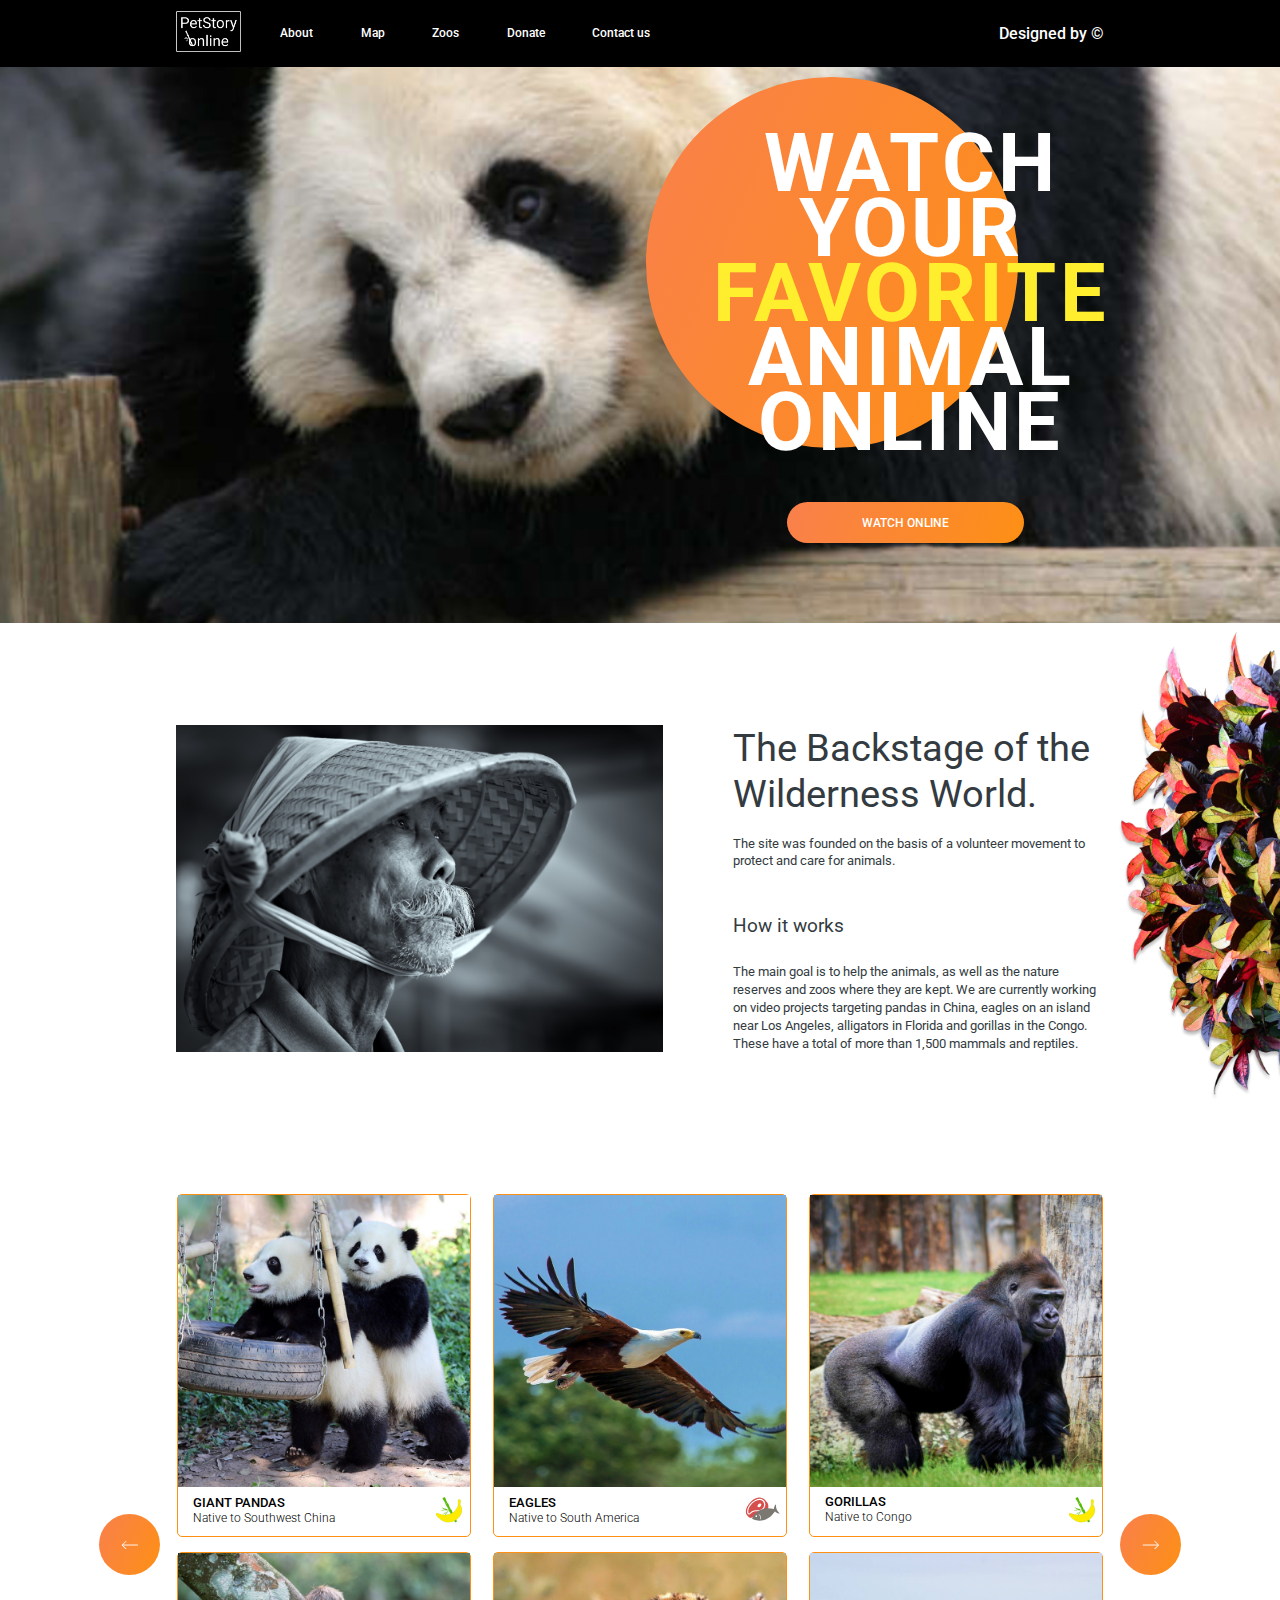
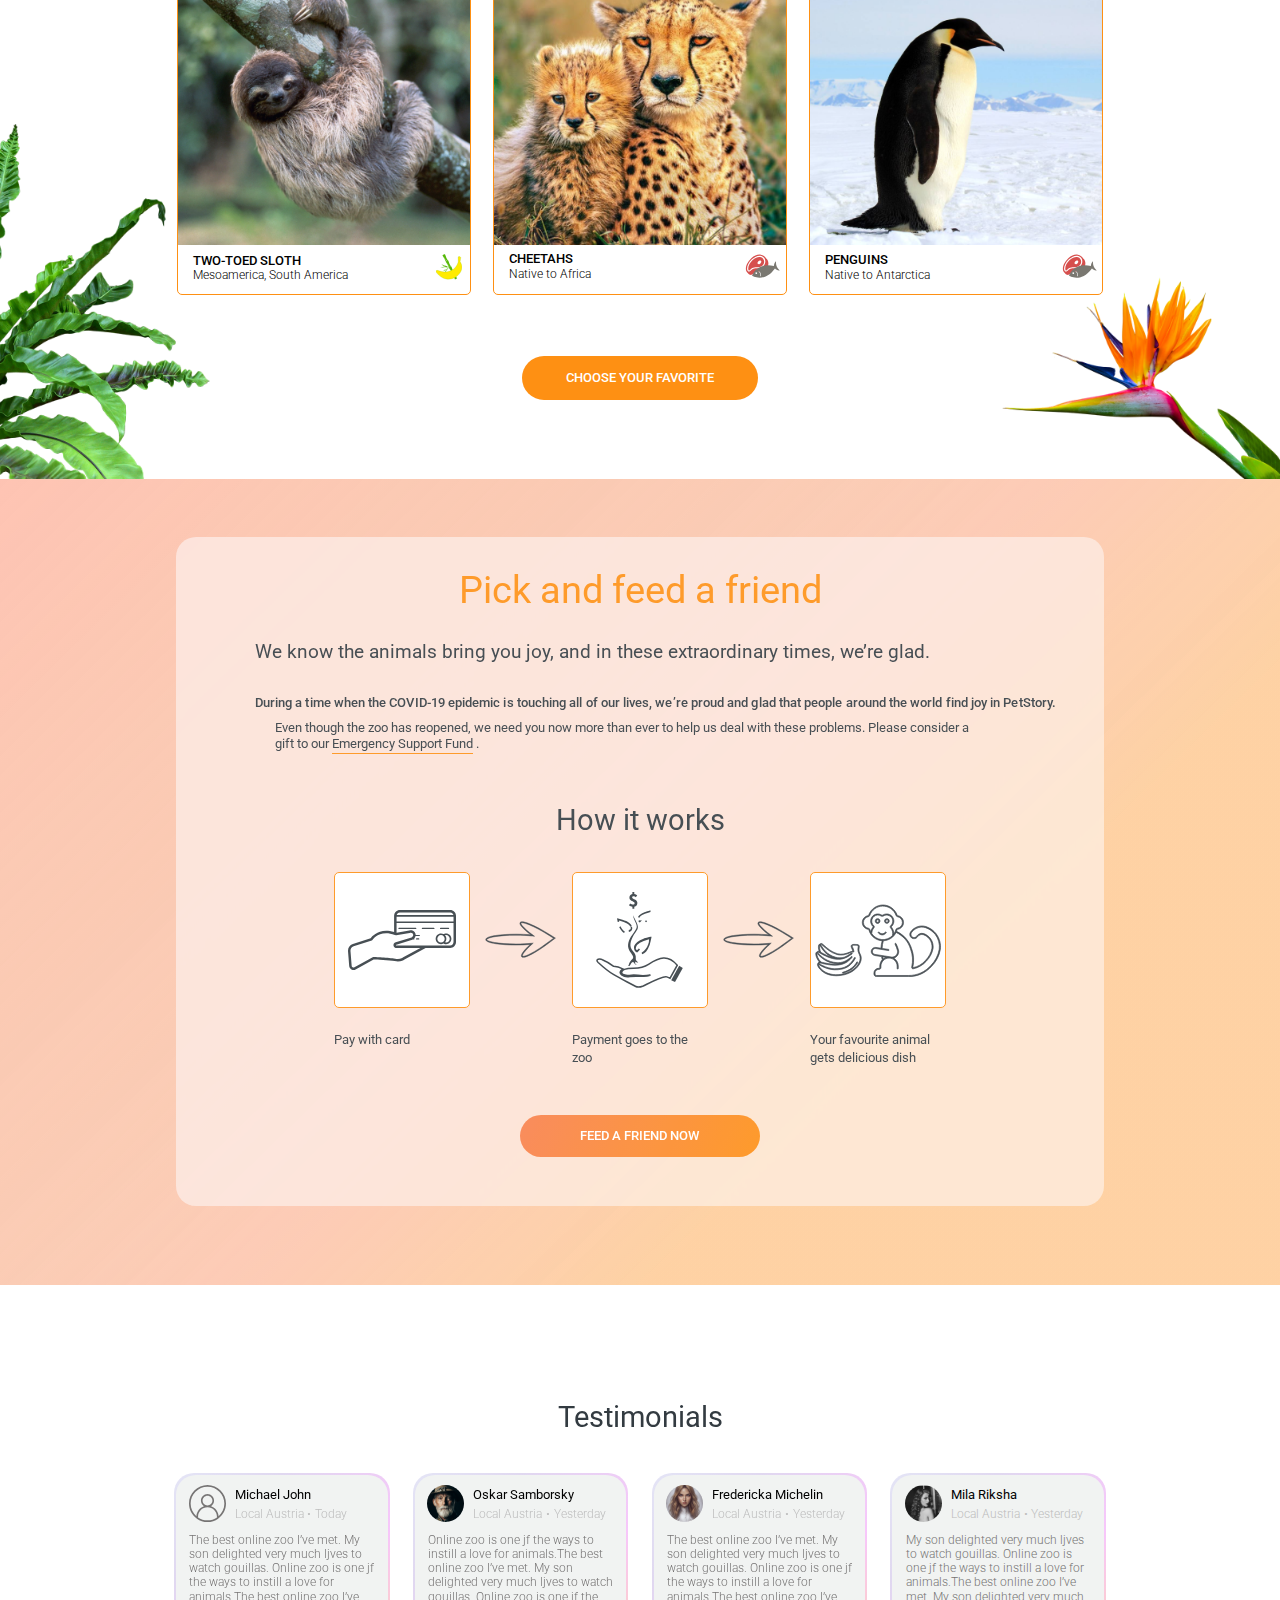
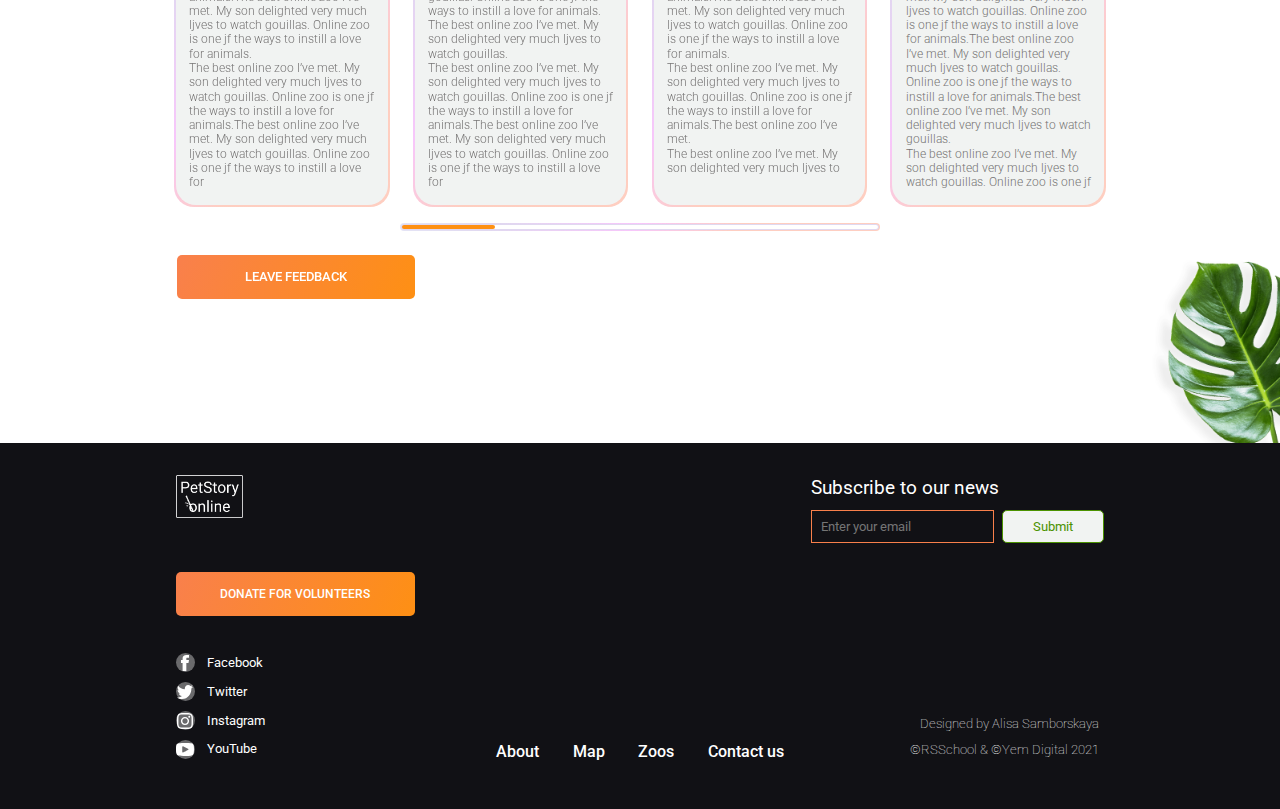
==== commit f120d905: "feat: add adaptive for testimonials, size 640px" ====
--- a/pages/main/index.html
+++ b/pages/main/index.html
@@ -188,6 +188,7 @@
                     </div>
                     <div class="stages__separator">
                         <img class="separator__pay" src="../../assets/icons/separator.svg">
+                        <img class="separator__pay-win640" src="../../assets/icons/arrow.svg">
                     </div>
                     <div class="stages__stage">
                         <div class="stage__picture">
@@ -199,6 +200,7 @@
                     </div>
                     <div class="stages__separator">
                         <img class="separator__pay" src="../../assets/icons/separator.svg">
+                        <img class="separator__pay-win640" src="../../assets/icons/arrow.svg">
                     </div>
                     <div class="stages__stage">
                         <div class="stage__picture">
@@ -224,19 +226,19 @@
                         </div>
                         <div class="profile__information">
                             <p class="information__name">Michael John</p>
-                            <div class="qwerty">
-                                <span class="information__info">Local Austria</span><span class="information__info">•</span><span class="information__info">Today</span>
-                            </div>
-                        </div>
-                    </div>
-                    <p class="review__text-p">The best online zoo I’ve met. My son delighted very much ljves to watch gouillas. 
-                        Online zoo is one jf the ways to instill a love for animals.The best online zoo 
-                        I’ve met. My son delighted very much ljves to watch gouillas. Online zoo is one 
-                        jf the ways to instill a love for animals.</p>
-                    <p class="review__text-p">The best online zoo I’ve met. My son delighted very much ljves to watch gouillas. 
-                        Online zoo is one jf the ways to instill a love for animals.The best online zoo 
-                        I’ve met. My son delighted very much ljves to watch gouillas. Online zoo is one 
-                        jf the ways to instill a love for</p>
+                            <span class="information__info">Local Austria</span><span class="information__info">•</span><span class="information__info">Today</span>
+                        </div>
+                    </div>
+                    <div class="review__text">
+                        <p class="review__text-p">The best online zoo I’ve met. My son delighted very much ljves to watch gouillas. 
+                            Online zoo is one jf the ways to instill a love for animals.The best online zoo 
+                            I’ve met. My son delighted very much ljves to watch gouillas. Online zoo is one 
+                            jf the ways to instill a love for animals.</p>
+                        <p class="review__text-p">The best online zoo I’ve met. My son delighted very much ljves to watch gouillas. 
+                            Online zoo is one jf the ways to instill a love for animals.The best online zoo 
+                            I’ve met. My son delighted very much ljves to watch gouillas. Online zoo is one 
+                            jf the ways to instill a love for</p>
+                    </div>
                 </div>
                 <div class="last__review">
                     <div class="review__profile">
@@ -248,14 +250,16 @@
                             <span class="information__info">Local Austria</span><span class="information__info">•</span><span class="information__info">Yesterday</span>
                         </div>
                     </div>
-                    <p class="review__text-p">Online zoo is one jf the ways to instill a love for animals.The best online zoo I’ve met. 
-                        My son delighted very much ljves to watch gouillas. Online zoo is one jf the ways to instill a 
-                        love for animals. The best online zoo I’ve met. My son delighted very much ljves 
-                        to watch gouillas. </p>
-                    <p class="review__text-p">The best online zoo I’ve met. My son delighted very much ljves to watch gouillas. 
-                        Online zoo is one jf the ways to instill a love for animals.The best online zoo 
-                        I’ve met. My son delighted very much ljves to watch gouillas. Online zoo is one 
-                        jf the ways to instill a love for</p>
+                    <div class="review__text">
+                        <p class="review__text-p">Online zoo is one jf the ways to instill a love for animals.The best online zoo I’ve met. 
+                            My son delighted very much ljves to watch gouillas. Online zoo is one jf the ways to instill a 
+                            love for animals. The best online zoo I’ve met. My son delighted very much ljves 
+                            to watch gouillas. </p>
+                        <p class="review__text-p">The best online zoo I’ve met. My son delighted very much ljves to watch gouillas. 
+                            Online zoo is one jf the ways to instill a love for animals.The best online zoo 
+                            I’ve met. My son delighted very much ljves to watch gouillas. Online zoo is one 
+                            jf the ways to instill a love for</p>
+                    </div>
                 </div>
                 <div class="last__review">
                     <div class="review__profile">
@@ -267,12 +271,14 @@
                             <span class="information__info">Local Austria</span><span class="information__info">•</span><span class="information__info">Yesterday</span>
                         </div>
                     </div>
-                    <p class="review__text-p">The best online zoo I’ve met. My son delighted very much ljves to watch gouillas. Online zoo is one jf the ways to instill a love for animals.The best online zoo I’ve met. My son delighted 
-                        very much ljves to watch gouillas. Online zoo is one jf the ways to instill a love for 
-                        animals.</p>
-                    <p class="review__text-p">The best online zoo I’ve met. My son delighted very much ljves to watch gouillas. 
-                        Online zoo is one jf the ways to instill a love for animals.The best online zoo I’ve met.</p>
-                    <p class="review__text-p">The best online zoo I’ve met. My son delighted very much ljves to</p>
+                    <div class="review__text">
+                        <p class="review__text-p">The best online zoo I’ve met. My son delighted very much ljves to watch gouillas. Online zoo is one jf the ways to instill a love for animals.The best online zoo I’ve met. My son delighted 
+                            very much ljves to watch gouillas. Online zoo is one jf the ways to instill a love for 
+                            animals.</p>
+                        <p class="review__text-p">The best online zoo I’ve met. My son delighted very much ljves to watch gouillas. 
+                            Online zoo is one jf the ways to instill a love for animals.The best online zoo I’ve met.</p>
+                        <p class="review__text-p">The best online zoo I’ve met. My son delighted very much ljves to</p>
+                    </div>
                 </div>
                 <div class="last__review">
                     <div class="review__profile">
@@ -284,13 +290,15 @@
                             <span class="information__info">Local Austria</span><span class="information__info">•</span><span class="information__info">Yesterday</span>
                         </div>
                     </div>
-                    <p class="review__text-p">My son delighted very much ljves to watch gouillas. Online zoo is one jf the ways to instill a love for animals.The best online zoo I’ve met. 
-                        My son delighted very much ljves to watch gouillas. Online zoo is one jf the ways to instill a 
-                        love for animals.The best online zoo I’ve met. My son delighted very much ljves to watch gouillas. 
-                        Online zoo is one jf the ways to instill a love for animals.The best online zoo I’ve met. 
-                        My son delighted very much ljves to watch gouillas.</p>
-                    <p class="review__text-p">The best online zoo I’ve met. 
-                        My son delighted very much ljves to watch gouillas. Online zoo is one jf</p>
+                    <div class="review__text">
+                        <p class="review__text-p">My son delighted very much ljves to watch gouillas. Online zoo is one jf the ways to instill a love for animals.The best online zoo I’ve met. 
+                            My son delighted very much ljves to watch gouillas. Online zoo is one jf the ways to instill a 
+                            love for animals.The best online zoo I’ve met. My son delighted very much ljves to watch gouillas. 
+                            Online zoo is one jf the ways to instill a love for animals.The best online zoo I’ve met. 
+                            My son delighted very much ljves to watch gouillas.</p>
+                        <p class="review__text-p">The best online zoo I’ve met. 
+                            My son delighted very much ljves to watch gouillas. Online zoo is one jf</p>
+                    </div>
                 </div>
             </div>
             <div class="testimonials__progress">
--- a/pages/main/style.css
+++ b/pages/main/style.css
@@ -182,6 +182,22 @@
         font-size: 1.5vw;
     }
 }
+@media screen and (max-width: 640px) {
+    .banner__ellipse {
+        margin-left: 51.8%;
+        margin-top: 1%;
+    }
+    .banner__greeting {
+        top: 15%;
+        left: 18%;
+    }
+    .banner__btn-watch {
+        width: 46.5%;
+        margin: 0% auto 6% 3%;
+        padding: 2.5%;
+        font-size: 2.5vw;
+    }
+}
 .main__backstage {
     width: 100%;
     margin: auto;
@@ -277,6 +293,39 @@
     }
     .backstage__flower {
         display: none;
+    }
+}
+@media screen and (max-width: 640px) {
+    .main__backstage {
+        overflow: hidden;
+    }
+    .backstage__img-man {
+        display: none;
+    }
+    .backstage__text {
+        width: 82%;
+    }
+    .backstage__text-h2 {
+        font-size: 7.5vw;
+        margin-left: 1%;
+    }
+    .backstage__text-about {
+        font-size: 2.5vw;
+    }
+    .backstage__text-h3 {
+        margin-top: 7%;
+        margin-left: 1.2%;
+        margin-bottom: 3.6%;
+        font-size: 3.7vw;
+    }
+    .backstage__text-goal {
+        margin-top: 0%;
+        font-size: 2.5vw;
+    }
+    .backstage__flower {
+        display: block;
+        width: 25%; 
+        right: -5%;   
     }
 }
 .main__pets {
@@ -455,6 +504,60 @@
         font-size: 1.58vw;
     }
 }
+@media screen and (max-width: 640px) {
+    .pets__cards {
+        margin-top: 1.1%;
+    }
+    .top-row>.cards__card:nth-child(n+3){
+        display: none;
+    }
+    .bottom-row>.cards__card:nth-child(n+3){
+        display: none;
+    }
+    .cards__card {
+        width: 47%;
+    }
+    .description__text {
+        width: 80%;
+    }
+    .description__text-h3 {
+        margin-top: 1.2%;
+        margin-left: 5.5%;
+        font-size: 1.95vw;   
+    }
+    .description__text-habitat {
+        margin-top: 0.9%;
+        margin-left: 5.5%;
+        margin: 0.9% 5.5% 3%;
+        font-size: 1.8vw;
+    }
+    .description__food-banana {
+        width: 9%;
+        margin-right: 2%;
+    }
+    .description__food-meet {
+        width: 13%;
+        margin-right: 2%;
+    }
+    .btn-middle-screen {
+        width: 25%;
+        margin-top: 1.2%;
+        margin-bottom: 2.3%;
+    }
+    .pets__btn-choose-favorite {
+        width: 47%;
+        margin-top: 9%;
+        margin-bottom: 15.5%;
+        padding: 2.5%;
+        font-size: 2.5vw;
+    }
+    .pets__palm {
+        width: 20%;
+    }
+    .pets__strelitzia {
+        width: 28%; 
+    }
+}
 .main__pick-and-feed {
     background: linear-gradient(315.75deg, rgba(254, 210, 144, 0.7) 30.06%, #FEBDAB 100.95%, rgba(254, 210, 144, 0.7) 106.36%), linear-gradient(315.75deg, rgba(254, 189, 171, 0.74) 30.06%, rgba(243, 169, 248, 0.66) 50.74%, #E0D8F0 80.49%, #EAF7FE 127.9%, #EAF7FE 149.54%), linear-gradient(315.75deg, rgba(254, 189, 171, 0.74) 30.06%, rgba(243, 169, 248, 0.66) 50.74%, #E0D8F0 80.49%, #EAF7FE 127.9%, #EAF7FE 149.54%);
     opacity: 0.9;
@@ -558,6 +661,9 @@
 }
 .stages__separator {
     margin-top: 8%;
+}
+.separator__pay-win640 {
+    display: none;
 }
 .pick-and-feed__btn-feed {
     display: block;
@@ -637,6 +743,75 @@
         margin: 6% auto 1%;
         padding: 1.8%;
         font-size: 1.58vw;
+    }
+}
+@media screen and (max-width: 640px) {
+    .main__pick-and-feed {
+        padding-bottom: 3%;
+    }
+    .pick-and-feed__info {
+        width: 100%;
+    }
+    .pick-and-feed__info-h2 {
+        font-size: 6.55vw;
+        padding-top: 1.5%;
+    }
+    .pick-and-feed__info-first-p {
+        width: 100%;
+        margin-left: 3%;
+        margin-top: 3.4%;
+        font-size: 3.45vw;
+    }
+    .pick-and-feed__info-second-p {
+        width: 95%;
+        margin-left: 3%;
+        margin-top: 3.4%;
+        font-size: 2.505vw;
+    }
+    .pick-and-feed__info-third-p {
+        width: 95%;
+        margin-left: 3%;
+        margin-top: 1.2%;
+        font-size: 2.505vw;
+    }
+    .pick-and-feed__h3 {
+        margin-top: 5.4%;
+        font-size: 5.6vw;
+    }
+    .separator__pay {
+        display: none;
+    }
+    
+    .pick-and-feed__stages {
+        margin-top: 2.8%;
+        width: 94%;
+        position: relative;
+    }
+    .stages__stage {
+        width: 27.5%;
+    }
+    .stage__picture {
+        width: 26vw;
+        height: 26vw;
+    }
+    .stage__description {
+        width: 100%;
+        margin-top: 17%;
+        font-size: 2.5vw;
+    }
+    .separator__pay-win640 {
+        display: block;
+        width: 14%;
+        position: absolute;
+        top:-6%;    
+        margin-left: -8%;
+    }
+    .pick-and-feed__btn-feed {
+        width: 47%;
+        margin-top: 4%;
+        margin-bottom: 5.8%;
+        padding: 2.5%;
+        font-size: 2.45vw;
     }
 }
 .main__testimonials-h2 {
@@ -799,6 +974,7 @@
     background: #4B9200;
 }
 .testimonials__leav {
+    width: 15.5%;
     position: absolute;
     right: 0%;
     bottom: -15%;
@@ -854,9 +1030,74 @@
         margin: 3.5% auto 14.2% 3%;
     }
     .testimonials__leav {
+        width: 24.5%;
         right: -2.5%;
         scale: 0.8;
     }
+}
+@media screen and (max-width: 640px) {
+    .main__testimonials-h2 {
+        margin-top: 9.4%;
+        font-size: 5.65vw;
+    }
+    .testimonials__last {
+        flex-direction: column;
+    }
+    .last__review {
+        width: 100%;
+        height: 16vw;
+        padding-bottom: 0.5%;
+        margin-bottom: 3%;
+    }
+    .last__review::before {
+        content: "";
+        position: absolute;
+        top: -2px;
+        bottom: -2px;
+        left: -2px;
+        right: -2px;
+        background: linear-gradient(315.75deg, rgba(254, 189, 171, 0.74) 30.06%, rgba(243, 169, 248, 0.66) 50.74%, #E0D8F0 80.49%, #EAF7FE 127.9%, #EAF7FE 149.54%);
+        border-radius: 20px;
+        z-index: -1;
+    }
+    .review__profile {
+        margin-left: 1.8%;
+        margin-top: 2.1%;
+    }
+    .profile__picture {
+        margin: 0;
+    }
+    .profile__information {
+        margin-left: 2%;
+    }
+    .information__name {
+        font-size: 2.5vw;
+    }
+    .information__info {
+        margin-right: 1.2%;
+        font-size: 2.3vw;
+    }
+    .review__text {
+        width: 100%;
+        height: 8vw;
+        overflow: hidden;
+    }
+    .review__text-p {
+        margin-left: 2.6%;
+        margin-top: 2.5%;
+        font-size: 2.35vw;
+    }
+    .testimonials__progress {
+        display: none;
+    }
+    .testimonials__btn-feedback {
+        display: block;
+        width: 37.5%;
+        padding: 2.5%;
+        margin: 4% auto 12.5%;
+        font-size: 2.5vw;
+    }
+    
 }
 .footer {
     background: #111115;
